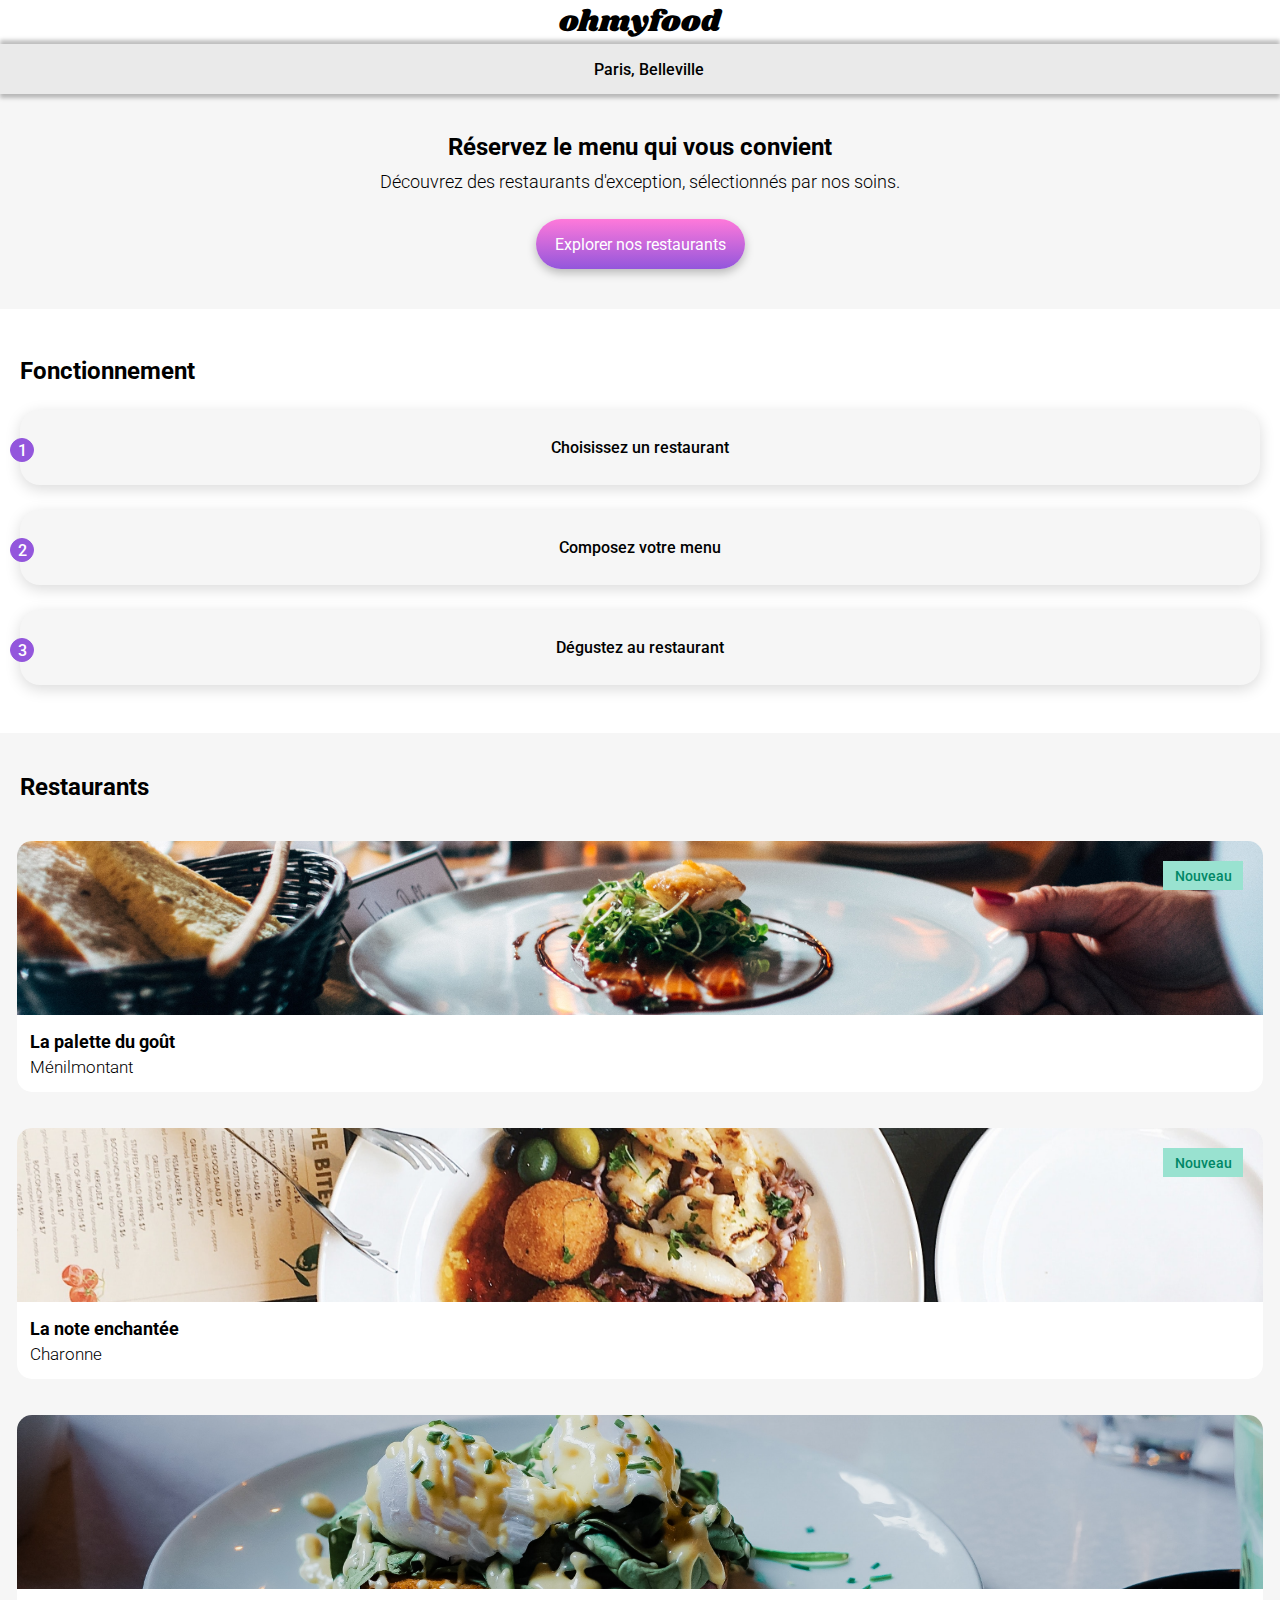
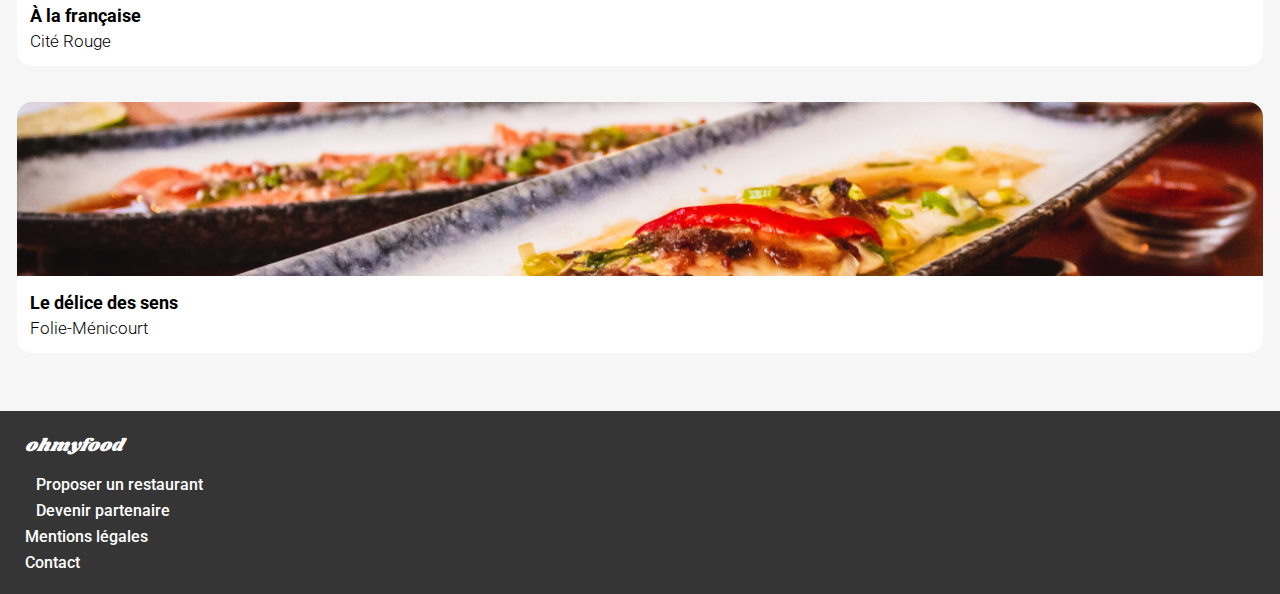
==== homepage.html @ 0a2af26d "animations home done en mobile" ====
<!DOCTYPE html>
<html lang="fr">
    <head>
        <meta charset="UTF-8">
        <meta name="viewport" content="width=device-width, initial-scale=1.0">
        <title>ohmyfood</title>
        <link rel="preconnect" href="https://fonts.googleapis.com">
        <link rel="preconnect" href="https://fonts.gstatic.com" crossorigin>
        <link href="https://fonts.googleapis.com/css2?family=Roboto:ital,wght@0,100;0,300;0,400;0,500;0,700;0,900;1,100;1,300;1,400;1,500;1,700;1,900&display=swap" rel="stylesheet">
        <link href="https://fonts.googleapis.com/css2?family=Roboto:ital,wght@0,100;0,300;0,400;0,500;0,700;0,900;1,100;1,300;1,400;1,500;1,700;1,900&family=Shrikhand&display=swap" rel="stylesheet">
        <link rel="stylesheet" href="https://cdnjs.cloudflare.com/ajax/libs/font-awesome/6.2.1/css/all.min.css"
            integrity="sha512-MV7K8+y+gLIBoVD59lQIYicR65iaqukzvf/nwasF0nqhPay5w/9lJmVM2hMDcnK1OnMGCdVK+iQrJ7lzPJQd1w=="
            crossorigin="anonymous" referrerpolicy="no-referrer">
        <link rel="stylesheet" href="./assets/homepage_style.css">
    </head>
    <body>
        <div class="main-container">
            <header class="header-homepage"> 
                <h1 class="header__title-homepage">ohmyfood</h1>
                <div class="header__location">
                    <i class="fa-solid fa-location-dot"></i>
                    Paris, Belleville
                </div>
            </header>


            <div class="frameandfooter">
                <main class="main__frame-no_overlap">
                    <section class="main__frame__title">
                        <h2 class="main__frame__title__name">Réservez le menu qui vous convient </h2>
                        <h3 class="main__frame__subtitle">Découvrez des restaurants d'exception, sélectionnés par nos soins.</h3>
                        <a class="main__frame__button" href="#restaurants-list">
                            Explorer nos restaurants
                        </a>                        
                    </section>
                   
                    <section class="main__frame__fonctionnement">
                        <h2 class="main__frame__fonctionnement__title">Fonctionnement</h2>
                        
                        <div class="main__frame__fonctionnement__card">
                            <a class="main__frame__fonctionnement__card__number">1</a>
                            <i class="fa-solid fa-mobile-screen-button main__frame__fonctionnement__card__icon"></i>
                            Choisissez un restaurant
                        </div>
                        <div class="main__frame__fonctionnement__card">
                            <a class="main__frame__fonctionnement__card__number">2</a>
                            <i class="fa-solid fa-list-ul main__frame__fonctionnement__card__icon"></i>
                            Composez votre menu
                        </div>
                        <div class="main__frame__fonctionnement__card">
                            <a class="main__frame__fonctionnement__card__number">3</a>
                            <i class="fa-solid fa-store main__frame__fonctionnement__card__icon-colored"></i>
                            Dégustez au restaurant
                        </div>
                        
                    </section>
                    <section class="main__frame__restaurants" id="restaurants-list">
                        <h2 class="main__frame__restaurants__title">Restaurants</h2>
                        <div class="main__frame__restaurants__list">                            
                            <!-- Carte 1 début -->
                            <a class="main__frame__restaurants__card" href="menupage_palette.html">
                                <p class="main__frame__restaurants__card__new">Nouveau</p>
                                <img class="main__frame__restaurants__card__img" 
                                src="/assets/restaurants/jay-wennington-N_Y88TWmGwA-unsplash.jpg" 
                                alt="photo du restaurant la palette du goût">
                                <div class="main__frame__restaurants__card__txt">   
                                    <h4 class="main__frame__restaurants__card__txt_name">La palette du goût</h4>
                                    <h5 class="main__frame__restaurants__card__txt_location">Ménilmontant</h5>
                                    
                                </div>
                            </a>
                            <div class="main__frame__restaurants__list_like">
                                <i class="fa-regular fa-heart restaurant_like"></i>
                                <input type="checkbox" class="main__frame__restaurants__like">
                                <i class="fa-solid fa-heart restaurant_like-selected"></i> 
                            </div>
                                             
                            
                            <!-- Carte 1 fin -->
                            <!-- Carte 2 début -->
                            <a class="main__frame__restaurants__card" href="menupage_note.html">
                                <p class="main__frame__restaurants__card__new">Nouveau</p>
                                <img class="main__frame__restaurants__card__img" 
                                src="/assets/restaurants/stil-u2Lp8tXIcjw-unsplash.jpg" 
                                alt="photo du restaurant la palette du goût">
                                <div class="main__frame__restaurants__card__txt">   
                                    <h4 class="main__frame__restaurants__card__txt_name">La note enchantée</h4>
                                    <h5 class="main__frame__restaurants__card__txt_location">Charonne</h5>
                                   
                                </div>
                            </a>
                            <div class="main__frame__restaurants__list_like">
                                <i class="fa-regular fa-heart restaurant_like"></i>
                                <input type="checkbox" class="main__frame__restaurants__like">
                                <i class="fa-solid fa-heart restaurant_like-selected"></i> 
                            </div>
                            <!-- Carte 2 fin -->
                            <!-- Carte 3 début -->
                            <!-- <a class="main__frame__restaurants__card__new">Nouveau</a>    -->
                            <a class="main__frame__restaurants__card" href="menupage_alafrancaise.html">
                                <img class="main__frame__restaurants__card__img" 
                                src="/assets/restaurants/toa-heftiba-DQKerTsQwi0-unsplash.jpg" 
                                alt="photo du restaurant la palette du goût">
                                <div class="main__frame__restaurants__card__txt">   
                                    <h4 class="main__frame__restaurants__card__txt_name">À la française</h4>
                                    <h5 class="main__frame__restaurants__card__txt_location">Cité Rouge</h5>
                                   
                                </div>
                            </a>
                            <div class="main__frame__restaurants__list_like">
                                <i class="fa-regular fa-heart restaurant_like"></i>
                                <input type="checkbox" class="main__frame__restaurants__like">
                                <i class="fa-solid fa-heart restaurant_like-selected"></i> 
                            </div>
                            <!-- Carte 3 fin -->
                             <!-- Carte 4 début -->
                            <!-- <a class="main__frame__restaurants__card__new">Nouveau</a>    -->
                            <a class="main__frame__restaurants__card" href="menupage_delice.html">
                                <img class="main__frame__restaurants__card__img" 
                                src="/assets/restaurants/louis-hansel-shotsoflouis-qNBGVyOCY8Q-unsplash.jpg" 
                                alt="photo du restaurant la palette du goût">
                                <div class="main__frame__restaurants__card__txt">   
                                    <h4 class="main__frame__restaurants__card__txt_name">Le délice des sens</h4>
                                    <h5 class="main__frame__restaurants__card__txt_location">Folie-Ménicourt</h5>
                                </div>
                            </a>
                            <div class="main__frame__restaurants__list_like">
                                <i class="fa-regular fa-heart restaurant_like"></i>
                                <input type="checkbox" class="main__frame__restaurants__like">
                                <i class="fa-solid fa-heart restaurant_like-selected"></i> 
                            </div>
                            <!-- Carte 4 fin -->
                        </div>
                    </section>
                    
        
                </main>
                <footer>
                    <h4 class="footer__title">ohmyfood</h4>
                    <div class="footer__section">
                        <a class="footer__section__link" href="#">
                            <i class="fa-solid fa-utensils"></i> Proposer un restaurant
                        </a>
                        <a class="footer__section__link" href="#">
                            <i class="fa-solid fa-handshake-angle"></i> Devenir partenaire
                        </a>
                        <a class="footer__section__link" href="#">Mentions légales</a>
                        <a class="footer__section__link" href="#">Contact</a>
                    </div>
                </footer>
            </div>
        </div>
    </body>
</html>
---- assets/homepage_style.css ----
/* Rappel BEM .bloc__element--modificateur (où modificateur est par exemple : is open) */

/****** General ***********/


/* * {
   border: 1px solid red; 
}  */

:root {
    /* envisager de renommer les couleurs par usage, mais pour l'instant je ne vois pas les usages */
    --button-purple :  #9356DC;
    --light-green : #99E2D0;
    --dark-green: #008766;
    --light-blue: #89C8FA;
    --dark-blue :  #003A68;
    --background-light : #F6F6F6;
    --font-main : 'Roboto', sans-serif;
    --font-secondary : "Shrikhand", serif;
    --background-dark : #353535 ;
    --button-gradient : linear-gradient(#FF79DA, var(--button-purple));
}

* {
    font-family: var(--font-main);
    box-sizing: border-box;

}

h1, h2, h3, h4, h5 {
    margin: 0;
}

a {
    text-decoration: none;
    color:black;
}

body {
    margin: 0;
}
.main-container {
  display: flex;
  flex-direction: column;
  justify-content: center;
    
}


/******************** HEADER**********************/


/* MODIFIEUR */
.header-homepage {
    display: flex;
    flex-direction: column;
    justify-content: center;
    align-items: center;
    z-index: 2;
}

.header__location {
    display: flex;
    justify-content: center;
    align-items: center;
    gap : 17px;
    height: 50px;
    width: 100%;
    font-size: 16px;
    font-weight: 500;
    background-color: #EAEAEA;
   /* filter: drop-shadow(0px 4px 4px 0px rgba(0, 0, 0, 0.25)); */
    box-shadow: 
        0px -4px 4px 0px #00000040, /* Ombre au-dessus */
        0px 4px 4px 0px #00000040; /* Ombre en dessous */
}

.header__title-homepage{
    font-size: 30px ;
    font-weight: 400;
    font-family: var(--font-secondary);
    box-shadow: 0px 2px 4px 0px #00000026;
    width: 100%;
    display: flex;
    justify-content: center;
}


/******************** FRAMEANDFOOTER (wrapper)**********************/
.frameandfooter {
    display: flex;
    flex-direction: column;
    gap: 40px;
    background-color: var(--background-light) ;
    /* display: none; */
    z-index: 1;
    max-width: 100%;
}


/******************** MAIN**********************/
/* .main__frame{
    display: flex;
    flex-direction: column;
    background-color: var(--background-light) ;
    gap: 40px;
    border-top-left-radius: 40px;
    border-top-right-radius: 40px;
    margin-top: -55px;
    padding-left: 17px;
    padding-right: 17px;
} */

/* MODIFIEUR */
.main__frame-no_overlap{
    /* début répétition à retirer en css */
    display: flex;
    flex-direction: column;
    background-color: var(--background-light) ;
    gap: 40px;
    border-top-left-radius: 40px;
    border-top-right-radius: 40px;  
    /* fin répétition à retirer en css */
   max-width: 100%;
    
}

.main__frame__title {
    display: flex;
    flex-direction: column;
    align-items: center;
    justify-content: center;
    text-wrap: wrap;
    margin-top: 39px; 
    flex-wrap: wrap;  
}

/* MODIFIEUR */
.main__frame__title__name{
    font-size: 24px;
    font-weight: 700;
    text-wrap: wrap;
    text-align: center;
    display: flex;
    padding-left: 42px;
    padding-right: 42px;
    height: auto;
}

.main__frame__subtitle{
    display: flex;
    margin-top: 10px;
    font-size: 18px;
    font-weight: 300;
    text-wrap: wrap;
    text-align: center;
}

.main__frame__button {
    display: flex;
    justify-content: center;
    align-items: center;
    border-radius: 25px;
    color: white;
    background: var(--button-gradient);
    height: 50px;
    margin-top: 27px;
    padding-left: 19px;
    padding-right: 19px;
    /* différence entre les deux boutons : 
    j'avais une width sur le bouton commander, 
    que j'enleve pour mettre un padding. Peut etre le padding peut s'appliquer aux deux boutons => le padding serait différent
    */
    z-index: 1;
    position: relative;
    box-shadow: 0px 4px 10px 0px #00000040;
    
}

.main__frame__button::after {
    content: "";
    position: absolute;
    top: 0;
    right: 0;
    bottom: 0;
    left: 0;
    background-color: white;
    z-index: -1;
    opacity: 0;
    transition: opacity 250ms ease-in-out;
    border-radius: 25px;
}

.main__frame__button:hover::after{
    opacity: 0.3;
}

.main__frame__fonctionnement{
    background-color: white;
    padding: 48px 20px 48px 20px;
    display: flex;
    flex-direction: column;
    gap: 25px; 
    max-width: 100%
}

.main__frame__fonctionnement__title{
    font-size: 24px;
    font-weight: 700;
    /* text-align: center; */
    display: flex;
    /* margin-top: 48px; */
    /* mutualisable avec main frame title => font size et weight. Le faire au niveau du h2 ? */
   
}


.main__frame__fonctionnement__card{
    border-radius: 20px;
    background-color: var(--background-light);
    display: flex;
    justify-content: center;
    font-size: 16px;
    font-weight: 500;
    box-shadow: 0px 4px 15px 0px #00000026;
    padding-top: 28px;
    padding-bottom: 28px;
    position : relative;
}

.main__frame__fonctionnement__card__icon{
    position: absolute;
    left: 34px;
    color: #7E7E7E;
}

.main__frame__fonctionnement__card__icon-colored{
    position: absolute;
    left: 34px;
    color: var(--button-purple);
}



.main__frame__fonctionnement__card__number{
    width: 24px ;
    height: 24px ;
    border-radius: 35px;
    border: 1px solid var(--button-purple);
    background-color: var(--button-purple);
    color: white;
    display: flex;
    justify-content: center;
    align-items: center;
    display: flex;
    position: absolute;
    left : -10px;
}

/******************* Section des restaurants ***********************/

.main__frame__restaurants{
    padding-left: 17px;
    padding-right: 17px;
    display: flex;
    flex-direction: column;
    max-width: 100%;
}

.main__frame__restaurants__title{
    margin-left: 3px;
    height: 68px;
}

.main__frame__restaurants__list{
    gap: 18px;
    display: flex;
    flex-direction: column;
    max-width: 100%;
    position: relative;
}

.main__frame__restaurants__card__new{
    font-size: 14px;
    font-weight: 500;
    color: var(--dark-green);
    background-color: var(--light-green);
    position: absolute;
    right: 20px;
    top : 20px;
    height:29px;
    width: 80px;
    z-index: 4;
    display: flex;
    flex-direction: column;
    justify-content: center;
    align-items: center;
    margin: 0;
}

.main__frame__restaurants__card{
    background-color: white;
    border-radius: 15px;
    height: 251px; 
    max-width: 100%;
    display: flex;
    flex-direction: column;
    overflow: hidden;
    position: relative;
    /* margin-top: -5px; */
 
}

.main__frame__restaurants__card__img{
    border-top-left-radius: 15px;
    border-top-right-radius: 15px;
    /* width: 146px; */
    width: 100%;
    height: 231px;
    top : -57px;
    position: absolute;
    z-index: 3;
    object-fit: cover;
    max-width: 100%;
}

.main__frame__restaurants__card__txt{
    padding-left: 13px;
    padding-right: 13px;  
    /* padding-top: 190px;   */
    margin-top: 190px;
    display: flex;
    flex-direction: column;
   /* margin-bottom: 10px; */
}

.main__frame__restaurants__card__txt_name{
    font-size: 18px;
    font-weight: 700;
}

.main__frame__restaurants__card__txt_location{
    font-size: 17px;
    font-weight: 300;
    margin-top: 5px;   
}

.main__frame__restaurants__list_like{
    display: flex;
    flex-direction: column;
    position: relative;
}

.restaurant_like{
    display: flex;
    font-size: 22px;
    position: absolute; 
    top : -65px;
    right: 25px;
    z-index: 1;
    margin: 0;
    padding: 0;
}


.restaurant_like-selected{
    display: flex;
    color: var(--button-purple);
    font-size: 22px;
    opacity: 0;
    transition: opacity 250ms;
    position: absolute;
    top : -65px;
    right: 25px;
    z-index: 2;
    margin: 0;
    padding: 0;
}

.main__frame__restaurants__like{
    position: absolute;
    top : -65px;
    right: 25px;
    margin: 0;
    padding: 0;
    z-index: 3;
    opacity: 0;
    width: 22px;
    height: 22px;
}

.main__frame__restaurants__like:checked +.restaurant_like-selected {
    opacity: 1;
}



/* Animation inverse ?? */


/******************** FOOTER**********************/

footer {
    display: flex;
    flex-direction: column;
    /* margin-top: 40px; */
    background-color: var(--background-dark);
    color: white;
    padding: 22px 25px 22px 25px;
    gap: 16px;
}

.footer__title {
    font-family: var(--font-secondary);
    font-size: 18px;
    font-weight: 400;
    font-style: italic;
    margin: 0;
    /* bizarre on dirait qu'il pixelise */
}

.footer__section {
    display: flex;
    flex-direction: column;
    font-size: 16px;
    font-weight: 500;
    gap: 7px;
}

.footer__section__link {
    color: white;
    font-size: 16px;
    font-weight: 500;
    /* text-decoration: none; */
}

.footer__section__link .fa-solid {
    width: 11px;
    height: 13px;
    margin-right: 11px;
}

/* Le code ci-dessous correspond à la version responsive uniquement => desktop*/

/****** Media queries ***********/
/* > Small devices (phones, less than 768px) */
@media (min-width: 769px) {
    /* ... */
  
   
}

/* Medium devices (tablets, less/equal than 1024px) */
@media (max-width: 1024px) {
 
}
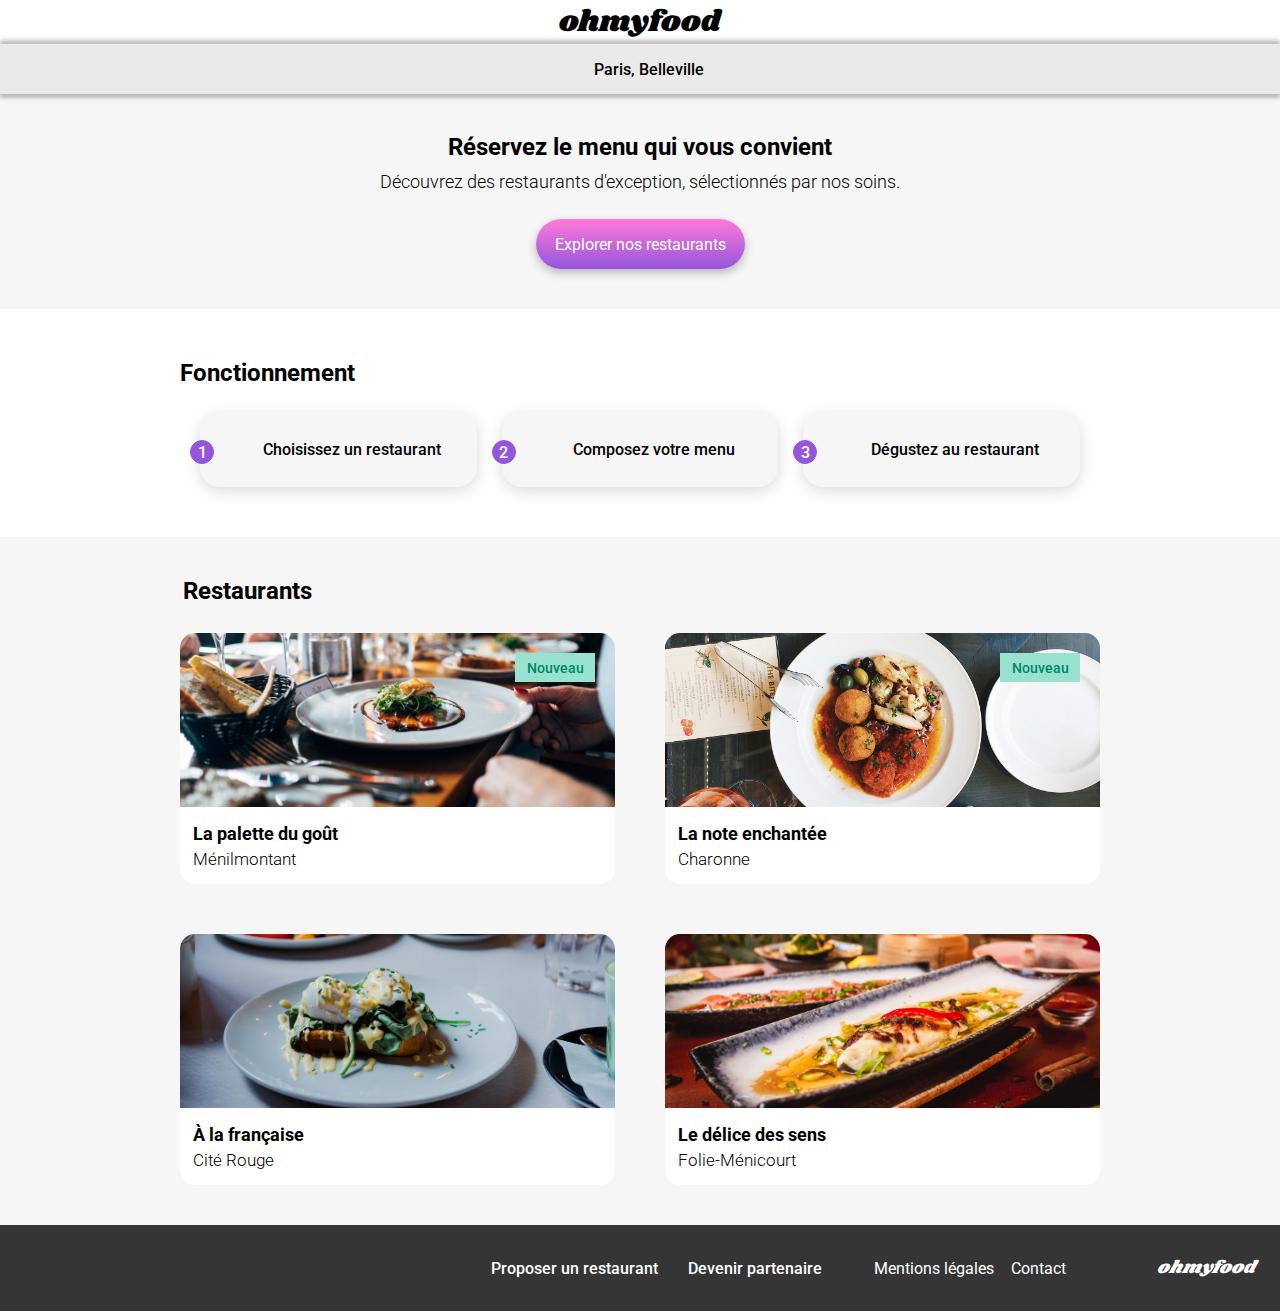
==== commit 3e51ee67: "animations homepage ajout du loader" ====
--- a/homepage.html
+++ b/homepage.html
@@ -14,7 +14,10 @@
         <link rel="stylesheet" href="./assets/homepage_style.css">
     </head>
     <body>
-        <div class="main-container">
+        <!-- LOADER -->
+        <div class="loader"><i class="fa-solid fa-utensils loader_icon"></i></div>
+        <!-- **** -->
+        <div class="main-container">            
             <header class="header-homepage"> 
                 <h1 class="header__title-homepage">ohmyfood</h1>
                 <div class="header__location">
@@ -22,9 +25,8 @@
                     Paris, Belleville
                 </div>
             </header>
-
-
             <div class="frameandfooter">
+                
                 <main class="main__frame-no_overlap">
                     <section class="main__frame__title">
                         <h2 class="main__frame__title__name">Réservez le menu qui vous convient </h2>
@@ -33,30 +35,30 @@
                             Explorer nos restaurants
                         </a>                        
                     </section>
-                   
                     <section class="main__frame__fonctionnement">
                         <h2 class="main__frame__fonctionnement__title">Fonctionnement</h2>
-                        
-                        <div class="main__frame__fonctionnement__card">
-                            <a class="main__frame__fonctionnement__card__number">1</a>
-                            <i class="fa-solid fa-mobile-screen-button main__frame__fonctionnement__card__icon"></i>
-                            Choisissez un restaurant
+                        <div class="main__frame__fonctionnement__wrapper">
+                            <div class="main__frame__fonctionnement__card">
+                                <a class="main__frame__fonctionnement__card__number">1</a>
+                                <i class="fa-solid fa-mobile-screen-button main__frame__fonctionnement__card__icon"></i>
+                                <p class="main__frame__fonctionnement__label">Choisissez un restaurant</p>
+                            </div>
+                            <div class="main__frame__fonctionnement__card">
+                                <a class="main__frame__fonctionnement__card__number">2</a>
+                                <i class="fa-solid fa-list-ul main__frame__fonctionnement__card__icon"></i>
+                                <p class="main__frame__fonctionnement__label">Composez votre menu</p>
+                            </div>
+                            <div class="main__frame__fonctionnement__card">
+                                <a class="main__frame__fonctionnement__card__number">3</a>
+                                <i class="fa-solid fa-store main__frame__fonctionnement__card__icon-colored"></i>
+                                <p class="main__frame__fonctionnement__label">Dégustez au restaurant</p>
+                            </div>
                         </div>
-                        <div class="main__frame__fonctionnement__card">
-                            <a class="main__frame__fonctionnement__card__number">2</a>
-                            <i class="fa-solid fa-list-ul main__frame__fonctionnement__card__icon"></i>
-                            Composez votre menu
-                        </div>
-                        <div class="main__frame__fonctionnement__card">
-                            <a class="main__frame__fonctionnement__card__number">3</a>
-                            <i class="fa-solid fa-store main__frame__fonctionnement__card__icon-colored"></i>
-                            Dégustez au restaurant
-                        </div>
-                        
                     </section>
                     <section class="main__frame__restaurants" id="restaurants-list">
                         <h2 class="main__frame__restaurants__title">Restaurants</h2>
                         <div class="main__frame__restaurants__list">                            
+                            <div class="main__frame__restaurants__list_wrapper">
                             <!-- Carte 1 début -->
                             <a class="main__frame__restaurants__card" href="menupage_palette.html">
                                 <p class="main__frame__restaurants__card__new">Nouveau</p>
@@ -66,7 +68,6 @@
                                 <div class="main__frame__restaurants__card__txt">   
                                     <h4 class="main__frame__restaurants__card__txt_name">La palette du goût</h4>
                                     <h5 class="main__frame__restaurants__card__txt_location">Ménilmontant</h5>
-                                    
                                 </div>
                             </a>
                             <div class="main__frame__restaurants__list_like">
@@ -74,8 +75,8 @@
                                 <input type="checkbox" class="main__frame__restaurants__like">
                                 <i class="fa-solid fa-heart restaurant_like-selected"></i> 
                             </div>
-                                             
-                            
+                            </div>                 
+                            <div class="main__frame__restaurants__list_wrapper">
                             <!-- Carte 1 fin -->
                             <!-- Carte 2 début -->
                             <a class="main__frame__restaurants__card" href="menupage_note.html">
@@ -94,8 +95,10 @@
                                 <input type="checkbox" class="main__frame__restaurants__like">
                                 <i class="fa-solid fa-heart restaurant_like-selected"></i> 
                             </div>
+                             </div>
                             <!-- Carte 2 fin -->
                             <!-- Carte 3 début -->
+                            <div class="main__frame__restaurants__list_wrapper">
                             <!-- <a class="main__frame__restaurants__card__new">Nouveau</a>    -->
                             <a class="main__frame__restaurants__card" href="menupage_alafrancaise.html">
                                 <img class="main__frame__restaurants__card__img" 
@@ -112,8 +115,10 @@
                                 <input type="checkbox" class="main__frame__restaurants__like">
                                 <i class="fa-solid fa-heart restaurant_like-selected"></i> 
                             </div>
+                            </div>
                             <!-- Carte 3 fin -->
                              <!-- Carte 4 début -->
+                             <div class="main__frame__restaurants__list_wrapper">
                             <!-- <a class="main__frame__restaurants__card__new">Nouveau</a>    -->
                             <a class="main__frame__restaurants__card" href="menupage_delice.html">
                                 <img class="main__frame__restaurants__card__img" 
@@ -129,26 +134,26 @@
                                 <input type="checkbox" class="main__frame__restaurants__like">
                                 <i class="fa-solid fa-heart restaurant_like-selected"></i> 
                             </div>
+                            </div>
                             <!-- Carte 4 fin -->
                         </div>
                     </section>
-                    
-        
                 </main>
                 <footer>
                     <h4 class="footer__title">ohmyfood</h4>
                     <div class="footer__section">
-                        <a class="footer__section__link" href="#">
-                            <i class="fa-solid fa-utensils"></i> Proposer un restaurant
+                       <a class="footer__section__link" href="#">
+                            <i class="fa-solid fa-utensils footer__section__link_icon"></i>Proposer un restaurant
                         </a>
                         <a class="footer__section__link" href="#">
-                            <i class="fa-solid fa-handshake-angle"></i> Devenir partenaire
+                            <i class="fa-solid fa-handshake-angle footer__section__link_icon"></i>
+                            Devenir partenaire
                         </a>
-                        <a class="footer__section__link" href="#">Mentions légales</a>
-                        <a class="footer__section__link" href="#">Contact</a>
+                        <a class="footer__section__link-light" href="#">Mentions légales</a>
+                        <a class="footer__section__link-light" href="#">Contact</a>
                     </div>
                 </footer>
-            </div>
+            </div> 
         </div>
     </body>
 </html>--- a/assets/homepage_style.css
+++ b/assets/homepage_style.css
@@ -95,6 +95,73 @@
     /* display: none; */
     z-index: 1;
     max-width: 100%;
+}
+
+
+.loader {
+    position: fixed;
+    top: 0;
+    left: 0;
+    width: 100%;
+    height: 100%;
+    background-color: rgba(255, 255, 255, 0.9);
+    display: flex;
+    align-items: center;
+    justify-content: center;
+    z-index: 9999;
+    animation: fadeout 4000ms ease forwards;
+    opacity: 0;
+    visibility: visible;
+    /* transform: scale(0); */
+}
+
+/* Loader classique cercle */
+/* .loader::after {
+    content: "";
+    width: 50px;
+    height: 50px;
+    border: 5px solid #ccc;
+    border-top-color: var(--button-purple);
+    border-radius: 50%;
+    animation: spin 1s linear infinite;
+} */
+
+/* Loader icone restaurant kekw */
+.loader_icon{
+    color: var(--button-purple);
+    font-size: 50px;
+    animation: spin 1s linear infinite;
+    position: fixed;
+    top: 0;
+    left: 0;
+    display: flex;
+    align-items: center;
+    justify-content: center;
+    width: 100%;
+    height: 100%;
+
+}
+
+@keyframes fadeout{
+  0% {
+    opacity: 1;
+    /* transform: scale(1); */
+    visibility: visible;
+  }
+  50% {
+    opacity: 0.5;
+    visibility: visible;
+  }
+  100% {
+    opacity: 0;
+    visibility: hidden
+  }
+}
+
+@keyframes spin {
+    to {
+      transform: rotate(360deg);
+    }
 }
 
 
@@ -187,12 +254,14 @@
     background-color: white;
     z-index: -1;
     opacity: 0;
-    transition: opacity 250ms ease-in-out;
+    box-shadow: 0px 4px 10px 0px #00000040;
+    transition: opacity 250ms ease-in-out, box-shadow 250ms ease-in-out;
     border-radius: 25px;
 }
 
 .main__frame__button:hover::after{
     opacity: 0.3;
+    box-shadow: 0px 4px 10px 0px #00000088;
 }
 
 .main__frame__fonctionnement{
@@ -212,6 +281,14 @@
     /* margin-top: 48px; */
     /* mutualisable avec main frame title => font size et weight. Le faire au niveau du h2 ? */
    
+}
+
+.main__frame__fonctionnement__wrapper{
+    display: flex;
+    flex-direction: column;
+    gap: 25px;
+    padding-left: 20px;
+    padding-right: 20px;
 }
 
 
@@ -229,17 +306,26 @@
 }
 
 .main__frame__fonctionnement__card__icon{
-    position: absolute;
-    left: 34px;
+    /* position: absolute;
+    left: 34px; */
     color: #7E7E7E;
+    padding-right: 27px;
+   
 }
 
 .main__frame__fonctionnement__card__icon-colored{
-    position: absolute;
-    left: 34px;
+    /* position: absolute;
+    left: 34px; */
     color: var(--button-purple);
-}
-
+    padding-right: 27px;
+}
+
+.main__frame__fonctionnement__label{
+    margin: 0;
+    padding: 0;
+    font-size: 16px;
+    font-weight: 500;
+}
 
 
 .main__frame__fonctionnement__card__number{
@@ -368,7 +454,7 @@
     color: var(--button-purple);
     font-size: 22px;
     opacity: 0;
-    transition: opacity 250ms;
+    transition: opacity 400ms ease-in-out;
     position: absolute;
     top : -65px;
     right: 25px;
@@ -425,19 +511,30 @@
     font-size: 16px;
     font-weight: 500;
     gap: 7px;
+
 }
 
 .footer__section__link {
     color: white;
     font-size: 16px;
     font-weight: 500;
-    /* text-decoration: none; */
-}
-
-.footer__section__link .fa-solid {
-    width: 11px;
-    height: 13px;
-    margin-right: 11px;
+    display: flex;
+    align-items: center;
+  
+}
+
+.footer__section__link-light{
+    color: white;
+    font-size: 16px;
+    font-weight: 400;
+    display: flex;
+    align-items: center;
+}
+
+.footer__section__link_icon{
+    font-size: 13px;
+    padding-right: 11px;
+   
 }
 
 /* Le code ci-dessous correspond à la version responsive uniquement => desktop*/
@@ -450,10 +547,110 @@
    
 }
 
-/* Medium devices (tablets, less/equal than 1024px) */
-@media (max-width: 1024px) {
+/* Desktop */
+@media (min-width: 1024px) {
+    
+    .main__frame__fonctionnement{
+        padding: 50px 180px 50px 180px;
+        
+    }
+    
+    .main__frame__fonctionnement__wrapper{
+        flex-direction: row;
+        justify-content: space-between;
+        
+    }
+
+    .main__frame__fonctionnement__card{
+        padding : 28px;
+        flex: 1;
+    }
+
+    .main__frame__restaurants{
+        padding-right: 180px;
+        padding-left: 180px;
+        gap: 28px;
+    }
+
+    .main__frame__restaurants__title{
+        height: auto;
+    }
+
+    .main__frame__restaurants__list{
+        gap: 50px;
+        flex-direction: row;
+        max-width: 100%;
+        position: relative;
+        /* flex: 1 1 calc(50% - 100px); */
+        display: flex;
+        flex-wrap: wrap;
+    
+    }
+
+    .main__frame__restaurants__list_wrapper{
+        display: flex;
+        flex: 1 1 calc(50% - 122px);
+    }
+
+    .main__frame__restaurants__card{
+        flex: 1 1 calc(50% - 122px);
+        position: relative;
+        /* width: 300px; */
+    }
+
+    .main__frame__restaurants__list_like{
+        margin: 0;
+        padding: 0;
+    }
+
+    .restaurant_like{
+        position: absolute;
+        top : 200px;
+        right:35px;
+    }
+    
+    
+    .restaurant_like-selected{
+        position: absolute;
+        top : 200px;
+        right:35px;
+    }
+    
+    .main__frame__restaurants__like{
+        /* position: absolute; */
+        position: absolute;
+        top : 200px;
+        right:35px;
+     
+    }
+
+    footer{
+        flex-direction: row-reverse;
+        padding: 30px 25px 30px 25px;    
+    }
+
+    .footer__section{
+        flex-direction: row;       
+    }
+
+    .footer__section_first {
+        flex-direction: row;       
+    }
+
+    .footer__section__link { 
+        width: 190px;
+    }
+
+    .footer__section__link-light{
+        width: 130px;
+    }
+
  
-}
-
-
-
+/* le flex 1 ne semble pas avoir d'influence, 
+idem pour le gap 7
+pourtant en display flex (au sein de footer section) */
+
+}
+
+
+
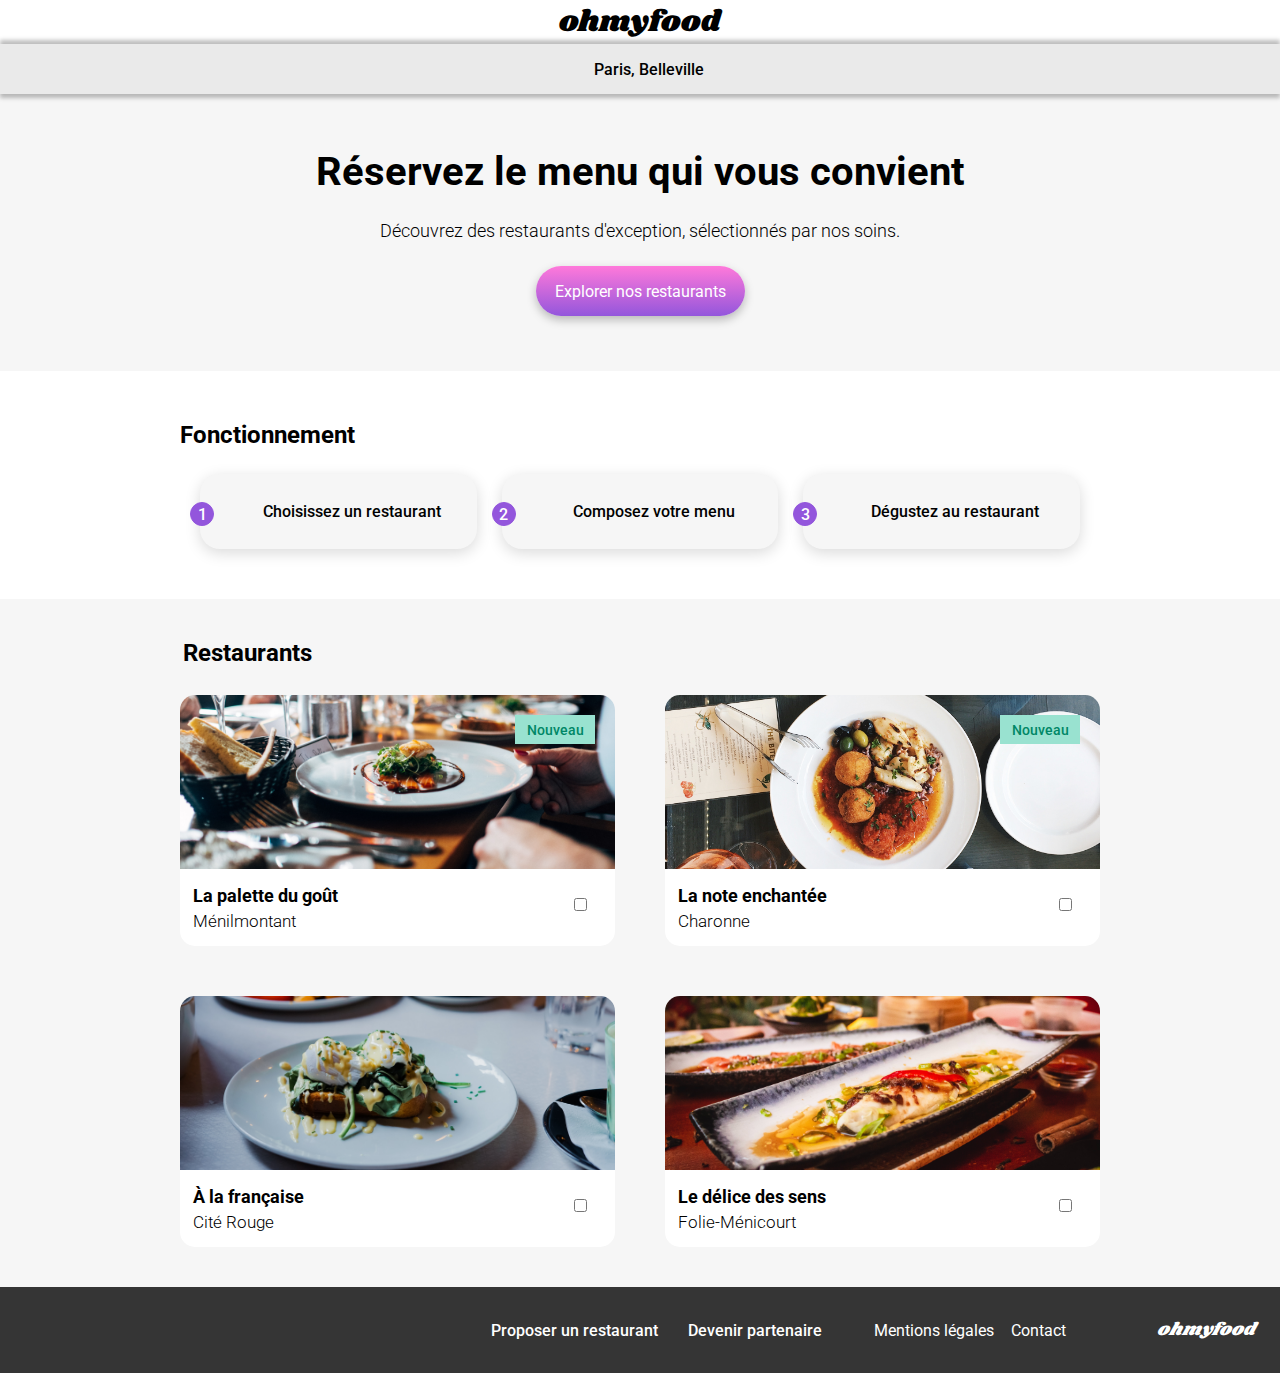
==== commit 40d9fd1a: "Merge pull request #1 from Dusidea/animations" ====
--- a/homepage.html
+++ b/homepage.html
@@ -11,15 +11,16 @@
         <link rel="stylesheet" href="https://cdnjs.cloudflare.com/ajax/libs/font-awesome/6.2.1/css/all.min.css"
             integrity="sha512-MV7K8+y+gLIBoVD59lQIYicR65iaqukzvf/nwasF0nqhPay5w/9lJmVM2hMDcnK1OnMGCdVK+iQrJ7lzPJQd1w=="
             crossorigin="anonymous" referrerpolicy="no-referrer">
-        <link rel="stylesheet" href="./assets/homepage_style.css">
+        <!-- <link rel="stylesheet" href="./assets/CSShomepage_style.css"> -->
+        <link rel="stylesheet" href="public/main.css">
     </head>
     <body>
         <!-- LOADER -->
-        <div class="loader"><i class="fa-solid fa-utensils loader_icon"></i></div>
+        <div class="loader"><i class="fa-solid fa-utensils loader__icon"></i></div>
         <!-- **** -->
         <div class="main-container">            
-            <header class="header-homepage"> 
-                <h1 class="header__title-homepage">ohmyfood</h1>
+            <header class="header-main header-homepage"> 
+                <h1 class="header__title">ohmyfood</h1>
                 <div class="header__location">
                     <i class="fa-solid fa-location-dot"></i>
                     Paris, Belleville
@@ -27,7 +28,7 @@
             </header>
             <div class="frameandfooter">
                 
-                <main class="main__frame-no_overlap">
+                <main class="main__frame">
                     <section class="main__frame__title">
                         <h2 class="main__frame__title__name">Réservez le menu qui vous convient </h2>
                         <h3 class="main__frame__subtitle">Découvrez des restaurants d'exception, sélectionnés par nos soins.</h3>
@@ -50,7 +51,7 @@
                             </div>
                             <div class="main__frame__fonctionnement__card">
                                 <a class="main__frame__fonctionnement__card__number">3</a>
-                                <i class="fa-solid fa-store main__frame__fonctionnement__card__icon-colored"></i>
+                                <i class="fa-solid fa-store main__frame__fonctionnement__card__icon main__frame__fonctionnement__card__icon-colored"></i>
                                 <p class="main__frame__fonctionnement__label">Dégustez au restaurant</p>
                             </div>
                         </div>
@@ -58,82 +59,82 @@
                     <section class="main__frame__restaurants" id="restaurants-list">
                         <h2 class="main__frame__restaurants__title">Restaurants</h2>
                         <div class="main__frame__restaurants__list">                            
-                            <div class="main__frame__restaurants__list_wrapper">
-                            <!-- Carte 1 début -->
-                            <a class="main__frame__restaurants__card" href="menupage_palette.html">
-                                <p class="main__frame__restaurants__card__new">Nouveau</p>
-                                <img class="main__frame__restaurants__card__img" 
-                                src="/assets/restaurants/jay-wennington-N_Y88TWmGwA-unsplash.jpg" 
-                                alt="photo du restaurant la palette du goût">
-                                <div class="main__frame__restaurants__card__txt">   
-                                    <h4 class="main__frame__restaurants__card__txt_name">La palette du goût</h4>
-                                    <h5 class="main__frame__restaurants__card__txt_location">Ménilmontant</h5>
+                            <div class="main__frame__restaurants__list__wrapper">
+                                <!-- Carte 1 début -->
+                                <a class="main__frame__restaurants__card" href="menupage_palette.html">
+                                    <p class="main__frame__restaurants__card__new">Nouveau</p>
+                                    <img class="main__frame__restaurants__card__img" 
+                                    src="/assets/restaurants/jay-wennington-N_Y88TWmGwA-unsplash.jpg" 
+                                    alt="photo du restaurant la palette du goût">
+                                    <div class="main__frame__restaurants__card__txt">   
+                                        <h4 class="main__frame__restaurants__card__txt__name">La palette du goût</h4>
+                                        <h5 class="main__frame__restaurants__card__txt__location">Ménilmontant</h5>
+                                    </div>
+                                </a>
+                                <div class="main__frame__restaurants__list_like">
+                                    <i class="fa-regular fa-heart restaurant_like"></i>
+                                    <input type="checkbox" class="main__frame__restaurants__like">
+                                    <i class="fa-solid fa-heart restaurant_like-selected"></i> 
                                 </div>
-                            </a>
-                            <div class="main__frame__restaurants__list_like">
-                                <i class="fa-regular fa-heart restaurant_like"></i>
-                                <input type="checkbox" class="main__frame__restaurants__like">
-                                <i class="fa-solid fa-heart restaurant_like-selected"></i> 
-                            </div>
-                            </div>                 
-                            <div class="main__frame__restaurants__list_wrapper">
-                            <!-- Carte 1 fin -->
-                            <!-- Carte 2 début -->
-                            <a class="main__frame__restaurants__card" href="menupage_note.html">
-                                <p class="main__frame__restaurants__card__new">Nouveau</p>
-                                <img class="main__frame__restaurants__card__img" 
-                                src="/assets/restaurants/stil-u2Lp8tXIcjw-unsplash.jpg" 
-                                alt="photo du restaurant la palette du goût">
-                                <div class="main__frame__restaurants__card__txt">   
-                                    <h4 class="main__frame__restaurants__card__txt_name">La note enchantée</h4>
-                                    <h5 class="main__frame__restaurants__card__txt_location">Charonne</h5>
-                                   
+                            </div>       
+                            <!-- Carte 1 fin -->          
+                            <div class="main__frame__restaurants__list__wrapper">
+                                <!-- Carte 2 début -->
+                                <a class="main__frame__restaurants__card" href="menupage_note.html">
+                                    <p class="main__frame__restaurants__card__new">Nouveau</p>
+                                    <img class="main__frame__restaurants__card__img" 
+                                    src="/assets/restaurants/stil-u2Lp8tXIcjw-unsplash.jpg" 
+                                    alt="photo du restaurant la palette du goût">
+                                    <div class="main__frame__restaurants__card__txt">   
+                                        <h4 class="main__frame__restaurants__card__txt__name">La note enchantée</h4>
+                                        <h5 class="main__frame__restaurants__card__txt__location">Charonne</h5>
+                                    
+                                    </div>
+                                </a>
+                                <div class="main__frame__restaurants__list_like">
+                                    <i class="fa-regular fa-heart restaurant_like"></i>
+                                    <input type="checkbox" class="main__frame__restaurants__like">
+                                    <i class="fa-solid fa-heart restaurant_like-selected"></i> 
                                 </div>
-                            </a>
-                            <div class="main__frame__restaurants__list_like">
-                                <i class="fa-regular fa-heart restaurant_like"></i>
-                                <input type="checkbox" class="main__frame__restaurants__like">
-                                <i class="fa-solid fa-heart restaurant_like-selected"></i> 
-                            </div>
                              </div>
                             <!-- Carte 2 fin -->
                             <!-- Carte 3 début -->
-                            <div class="main__frame__restaurants__list_wrapper">
-                            <!-- <a class="main__frame__restaurants__card__new">Nouveau</a>    -->
-                            <a class="main__frame__restaurants__card" href="menupage_alafrancaise.html">
-                                <img class="main__frame__restaurants__card__img" 
-                                src="/assets/restaurants/toa-heftiba-DQKerTsQwi0-unsplash.jpg" 
-                                alt="photo du restaurant la palette du goût">
-                                <div class="main__frame__restaurants__card__txt">   
-                                    <h4 class="main__frame__restaurants__card__txt_name">À la française</h4>
-                                    <h5 class="main__frame__restaurants__card__txt_location">Cité Rouge</h5>
-                                   
+                            <div class="main__frame__restaurants__list__wrapper">
+                                <!-- <a class="main__frame__restaurants__card__new">Nouveau</a>    -->
+                                <a class="main__frame__restaurants__card" href="menupage_alafrancaise.html">
+                                    <img class="main__frame__restaurants__card__img" 
+                                    src="/assets/restaurants/toa-heftiba-DQKerTsQwi0-unsplash.jpg" 
+                                    alt="photo du restaurant la palette du goût">
+                                    <div class="main__frame__restaurants__card__txt">   
+                                        <h4 class="main__frame__restaurants__card__txt__name">À la française</h4>
+                                        <h5 class="main__frame__restaurants__card__txt__location">Cité Rouge</h5>
+                                    
+                                    </div>
+                                </a>
+                                <div class="main__frame__restaurants__list_like">
+                                    <i class="fa-regular fa-heart restaurant_like"></i>
+                                    <input type="checkbox" class="main__frame__restaurants__like">
+                                    <i class="fa-solid fa-heart restaurant_like-selected"></i> 
                                 </div>
-                            </a>
-                            <div class="main__frame__restaurants__list_like">
-                                <i class="fa-regular fa-heart restaurant_like"></i>
-                                <input type="checkbox" class="main__frame__restaurants__like">
-                                <i class="fa-solid fa-heart restaurant_like-selected"></i> 
-                            </div>
                             </div>
                             <!-- Carte 3 fin -->
                              <!-- Carte 4 début -->
-                             <div class="main__frame__restaurants__list_wrapper">
-                            <!-- <a class="main__frame__restaurants__card__new">Nouveau</a>    -->
-                            <a class="main__frame__restaurants__card" href="menupage_delice.html">
-                                <img class="main__frame__restaurants__card__img" 
-                                src="/assets/restaurants/louis-hansel-shotsoflouis-qNBGVyOCY8Q-unsplash.jpg" 
-                                alt="photo du restaurant la palette du goût">
-                                <div class="main__frame__restaurants__card__txt">   
-                                    <h4 class="main__frame__restaurants__card__txt_name">Le délice des sens</h4>
-                                    <h5 class="main__frame__restaurants__card__txt_location">Folie-Ménicourt</h5>
+                            <div class="main__frame__restaurants__list__wrapper">
+                                <!-- <a class="main__frame__restaurants__card__new">Nouveau</a>    -->
+                                <a class="main__frame__restaurants__card" href="menupage_delice.html">
+                                    <img class="main__frame__restaurants__card__img" 
+                                    src="/assets/restaurants/louis-hansel-shotsoflouis-qNBGVyOCY8Q-unsplash.jpg" 
+                                    alt="photo du restaurant la palette du goût">
+                                    <div class="main__frame__restaurants__card__txt">   
+                                        <h4 class="main__frame__restaurants__card__txt__name">Le délice des sens</h4>
+                                        <h5 class="main__frame__restaurants__card__txt__location">Folie-Ménicourt</h5>
+                                    </div>
+                                </a>
+                                <div class="main__frame__restaurants__list_like">
+                                    <i class="fa-regular fa-heart restaurant_like"></i>
+                                    <input type="checkbox" class="main__frame__restaurants__like">
+                                    <i class="fa-solid fa-heart restaurant_like-selected"></i> 
                                 </div>
-                            </a>
-                            <div class="main__frame__restaurants__list_like">
-                                <i class="fa-regular fa-heart restaurant_like"></i>
-                                <input type="checkbox" class="main__frame__restaurants__like">
-                                <i class="fa-solid fa-heart restaurant_like-selected"></i> 
-                            </div>
                             </div>
                             <!-- Carte 4 fin -->
                         </div>
@@ -150,7 +151,7 @@
                             Devenir partenaire
                         </a>
                         <a class="footer__section__link-light" href="#">Mentions légales</a>
-                        <a class="footer__section__link-light" href="#">Contact</a>
+                        <a class="footer__section__link-light" href="mailto:serviceclients@mail.fr">Contact</a>
                     </div>
                 </footer>
             </div> 
--- a/public/main.css
+++ b/public/main.css
@@ -0,0 +1,797 @@
+@charset "UTF-8";
+@keyframes fadeout {
+  0% {
+    opacity: 1;
+    /* transform: scale(1); */
+    visibility: visible;
+  }
+  50% {
+    opacity: 0.5;
+    visibility: visible;
+  }
+  100% {
+    opacity: 0;
+    visibility: hidden;
+  }
+}
+@keyframes spin {
+  to {
+    transform: rotate(360deg);
+  }
+}
+@keyframes appear {
+  from {
+    transform: translateX(-600px);
+    opacity: 0%;
+  }
+  to {
+    transform: translateX(0);
+    opacity: 100%;
+  }
+}
+/* @keyframes slide-select {
+    0%{
+        transform: scaleX(0);
+         translate: 0; 
+        opacity: 0;
+    }
+    50%{
+         translate: -30px; 
+        opacity: 0.5;
+    }
+
+    100%{
+        transform: scaleX(1);
+         translate: -60px; 
+        opacity: 1;  
+    }
+} */
+a {
+  text-decoration: none;
+  color: black;
+}
+
+body {
+  margin: 0;
+}
+
+h1, h2, h3, h4, h5 {
+  margin: 0;
+}
+
+:root {
+  --font-main: "Roboto", sans-serif;
+  --font-secondary: "Shrikhand", serif;
+}
+
+* {
+  font-family: var(--font-main);
+  box-sizing: border-box;
+}
+
+.header-main {
+  display: flex;
+  flex-direction: row;
+  align-items: center;
+  justify-content: center;
+  position: relative;
+}
+.header-main nav {
+  width: 30px;
+  height: 30px;
+  display: flex;
+  align-items: center;
+  justify-content: center;
+  position: absolute;
+  left: 42px;
+  font-size: 20px;
+}
+
+.header-homepage {
+  flex-direction: column;
+  z-index: 2;
+}
+.header-homepage .header__location {
+  display: flex;
+  justify-content: center;
+  align-items: center;
+  gap: 17px;
+  height: 50px;
+  width: 100%;
+  font-size: 16px;
+  font-weight: 500;
+  background-color: #EAEAEA;
+  /* filter: drop-shadow(0px 4px 4px 0px rgba(0, 0, 0, 0.25)); */
+  box-shadow: 0px -4px 4px 0px rgba(0, 0, 0, 0.2509803922), 0px 4px 4px 0px rgba(0, 0, 0, 0.2509803922); /* Ombre en dessous */
+}
+
+.header__title {
+  font-size: 30px;
+  font-weight: 400;
+  font-family: "Shrikhand", serif;
+  box-shadow: 0px 2px 4px 0px rgba(0, 0, 0, 0.1490196078);
+  width: 100%;
+  display: flex;
+  justify-content: center;
+}
+
+footer {
+  display: flex;
+  flex-direction: column;
+  /* margin-top: 40px; */
+  background-color: #353535;
+  color: white;
+  padding: 22px 25px 22px 25px;
+  gap: 16px;
+}
+@media screen and (min-width: 1024px) {
+  footer {
+    flex-direction: row-reverse;
+    padding: 30px 25px 30px 25px;
+    width: 100%;
+  }
+}
+
+.footer__title {
+  font-family: "Shrikhand", serif;
+  font-size: 18px;
+  font-weight: 400;
+  font-style: italic;
+  margin: 0;
+}
+
+.footer__section {
+  display: flex;
+  flex-direction: column;
+  font-size: 16px;
+  font-weight: 500;
+  gap: 7px;
+}
+@media screen and (min-width: 1024px) {
+  .footer__section {
+    flex-direction: row;
+  }
+}
+
+.footer__section__link {
+  color: white;
+  font-size: 16px;
+  font-weight: 500;
+  display: flex;
+  align-items: center;
+}
+@media screen and (min-width: 1024px) {
+  .footer__section__link {
+    width: 190px;
+  }
+}
+
+.footer__section__link-light {
+  color: white;
+  font-size: 16px;
+  font-weight: 400;
+  display: flex;
+  align-items: center;
+}
+@media screen and (min-width: 1024px) {
+  .footer__section__link-light {
+    width: 130px;
+  }
+}
+
+.footer__section__link_icon {
+  font-size: 13px;
+  padding-right: 11px;
+}
+
+/* Rappel BEM .bloc__element--modificateur (où modificateur est par exemple : is open) */
+/****** General ***********/
+.main-container {
+  display: flex;
+  flex-direction: column;
+  justify-content: center;
+}
+
+/******************** FRAMEANDFOOTER (wrapper)**********************/
+.frameandfooter {
+  display: flex;
+  flex-direction: column;
+  gap: 40px;
+  background-color: #F6F6F6;
+  z-index: 1;
+  max-width: 100%;
+}
+
+.loader {
+  position: fixed;
+  top: 0;
+  left: 0;
+  width: 100%;
+  height: 100%;
+  background-color: rgba(255, 255, 255, 0.9);
+  display: flex;
+  align-items: center;
+  justify-content: center;
+  z-index: 9999;
+  animation: fadeout 4000ms ease forwards;
+  opacity: 0;
+  visibility: visible;
+}
+.loader__icon {
+  color: #9356DC;
+  font-size: 50px;
+  animation: spin 1s linear infinite;
+  position: fixed;
+  top: 0;
+  left: 0;
+  display: flex;
+  align-items: center;
+  justify-content: center;
+  width: 100%;
+  height: 100%;
+}
+
+/* Loader classique cercle */
+/* .loader::after {
+    content: "";
+    width: 50px;
+    height: 50px;
+    border: 5px solid #ccc;
+    border-top-color: var(--button-purple);
+    border-radius: 50%;
+    animation: spin 1s linear infinite;
+} */
+/******************** MAIN**********************/
+.main__frame {
+  display: flex;
+  flex-direction: column;
+  background-color: #F6F6F6;
+  gap: 40px;
+  border-top-left-radius: 40px;
+  border-top-right-radius: 40px;
+  max-width: 100%;
+}
+.main__frame__title {
+  display: flex;
+  flex-direction: column;
+  align-items: center;
+  justify-content: center;
+  text-wrap: wrap;
+  margin-top: 39px;
+  flex-wrap: wrap;
+  padding: 15px;
+}
+.main__frame__title__name {
+  font-size: 24px;
+  font-weight: 700;
+  text-wrap: wrap;
+  text-align: center;
+  display: flex;
+  padding-left: 42px;
+  padding-right: 42px;
+  height: auto;
+}
+@media screen and (min-width: 1024px) {
+  .main__frame__title__name {
+    font-size: 40px;
+    margin: 0;
+  }
+}
+@media screen and (min-width: 1024px) {
+  .main__frame__title {
+    gap: 25px;
+  }
+}
+.main__frame__subtitle {
+  display: flex;
+  margin-top: 10px;
+  font-size: 18px;
+  font-weight: 300;
+  text-wrap: wrap;
+  text-align: center;
+}
+@media screen and (min-width: 1024px) {
+  .main__frame__subtitle {
+    margin: 0;
+  }
+}
+
+.main__frame__fonctionnement {
+  background-color: white;
+  padding: 48px 20px 48px 20px;
+  display: flex;
+  flex-direction: column;
+  gap: 25px;
+  max-width: 100%;
+}
+@media screen and (min-width: 1024px) {
+  .main__frame__fonctionnement {
+    padding: 50px 180px 50px 180px;
+  }
+}
+.main__frame__fonctionnement__title {
+  font-size: 24px;
+  font-weight: 700;
+  display: flex;
+}
+.main__frame__fonctionnement__wrapper {
+  display: flex;
+  flex-direction: column;
+  gap: 25px;
+  padding-left: 20px;
+  padding-right: 20px;
+}
+@media screen and (min-width: 1024px) {
+  .main__frame__fonctionnement__wrapper {
+    flex-direction: row;
+    justify-content: space-between;
+  }
+}
+.main__frame__fonctionnement__label {
+  margin: 0;
+  padding: 0;
+  font-size: 16px;
+  font-weight: 500;
+}
+.main__frame__fonctionnement__card {
+  border-radius: 20px;
+  background-color: #F6F6F6;
+  display: flex;
+  justify-content: center;
+  font-size: 16px;
+  font-weight: 500;
+  box-shadow: 0px 4px 15px 0px rgba(0, 0, 0, 0.1490196078);
+  padding-top: 28px;
+  padding-bottom: 28px;
+  position: relative;
+}
+@media screen and (min-width: 1024px) {
+  .main__frame__fonctionnement__card {
+    padding: 28px;
+    flex: 1;
+  }
+}
+.main__frame__fonctionnement__card__icon {
+  color: #7E7E7E;
+  padding-right: 27px;
+}
+.main__frame__fonctionnement__card__icon-colored {
+  color: #9356DC;
+}
+.main__frame__fonctionnement__card__number {
+  width: 24px;
+  height: 24px;
+  border-radius: 35px;
+  border: 1px solid #9356DC;
+  background-color: #9356DC;
+  color: white;
+  display: flex;
+  justify-content: center;
+  align-items: center;
+  display: flex;
+  position: absolute;
+  left: -10px;
+}
+
+/******************* Section des restaurants ***********************/
+.main__frame__restaurants {
+  padding-left: 17px;
+  padding-right: 17px;
+  display: flex;
+  flex-direction: column;
+  max-width: 100%;
+}
+@media screen and (min-width: 1024px) {
+  .main__frame__restaurants {
+    padding-right: 180px;
+    padding-left: 180px;
+    gap: 28px;
+  }
+}
+.main__frame__restaurants__title {
+  margin-left: 3px;
+  height: 68px;
+}
+@media screen and (min-width: 1024px) {
+  .main__frame__restaurants__title {
+    height: auto;
+  }
+}
+.main__frame__restaurants__list {
+  gap: 18px;
+  display: flex;
+  flex-direction: column;
+  max-width: 100%;
+  position: relative;
+}
+@media screen and (min-width: 1024px) {
+  .main__frame__restaurants__list {
+    gap: 50px;
+    flex-direction: row;
+    max-width: 100%;
+    flex-wrap: wrap;
+  }
+}
+.main__frame__restaurants__list__wrapper {
+  display: flex;
+  justify-content: space-between;
+  align-items: center;
+  position: relative;
+}
+@media screen and (min-width: 1024px) {
+  .main__frame__restaurants__list__wrapper {
+    display: flex;
+    flex: 1 1 calc(50% - 122px);
+  }
+}
+
+.main__frame__restaurants__card {
+  background-color: white;
+  border-radius: 15px;
+  height: 251px;
+  width: 100%;
+  display: flex;
+  flex-direction: column;
+  overflow: hidden;
+  position: relative;
+  /* margin-top: -5px; */
+}
+@media screen and (min-width: 1024px) {
+  .main__frame__restaurants__card {
+    flex: 1 1 calc(50% - 122px);
+    position: relative;
+  }
+}
+.main__frame__restaurants__card__new {
+  font-size: 14px;
+  font-weight: 500;
+  color: #008766;
+  background-color: #99E2D0;
+  position: absolute;
+  right: 20px;
+  top: 20px;
+  height: 29px;
+  width: 80px;
+  z-index: 4;
+  display: flex;
+  flex-direction: column;
+  justify-content: center;
+  align-items: center;
+  margin: 0;
+}
+.main__frame__restaurants__card__img {
+  border-top-left-radius: 15px;
+  border-top-right-radius: 15px;
+  /* width: 146px; */
+  width: 100%;
+  height: 231px;
+  top: -57px;
+  position: absolute;
+  z-index: 3;
+  object-fit: cover;
+  max-width: 100%;
+}
+.main__frame__restaurants__card__txt {
+  padding-left: 13px;
+  padding-right: 13px;
+  margin-top: 190px;
+  display: flex;
+  flex-direction: column;
+}
+.main__frame__restaurants__card__txt__name {
+  font-size: 18px;
+  font-weight: 700;
+}
+.main__frame__restaurants__card__txt__location {
+  font-size: 17px;
+  font-weight: 300;
+  margin-top: 5px;
+}
+
+.main-container__image {
+  height: 275px;
+  object-fit: cover;
+  width: 100%;
+}
+@media screen and (min-width: 1024px) {
+  .main-container__image {
+    height: 383px;
+  }
+}
+
+/******************** FRAMEANDFOOTER (wrapper)**********************/
+@media screen and (min-width: 1024px) {
+  .frameandfooter-menu {
+    align-items: center;
+    background-color: white;
+    gap: 0;
+  }
+}
+
+/******************** MAIN**********************/
+.main__frame-menu {
+  margin-top: -55px;
+  padding-left: 17px;
+  padding-right: 17px;
+  padding-top: 31px;
+}
+.main__frame-menu__title {
+  display: flex;
+  align-items: center;
+  position: relative;
+}
+.main__frame-menu__title__name {
+  font-family: "Shrikhand", serif;
+  font-size: 28px;
+  font-weight: 400;
+}
+@media screen and (min-width: 1024px) {
+  .main__frame-menu {
+    margin-top: -40px;
+    width: 1055px;
+    height: 1255px;
+    align-items: center;
+    padding-left: 200px;
+    padding-right: 200px;
+  }
+}
+
+.main__frame__section {
+  display: flex;
+  flex-direction: column;
+  gap: 12px;
+  opacity: 0;
+  animation: appear 3000ms ease-out forwards;
+}
+@media screen and (min-width: 1024px) {
+  .main__frame__section {
+    width: 100%;
+  }
+}
+.main__frame__section:nth-child(1) {
+  animation-delay: 0.3s;
+}
+.main__frame__section:nth-child(2) {
+  animation-delay: 0.6s;
+}
+.main__frame__section:nth-child(3) {
+  animation-delay: 0.9s;
+}
+.main__frame__section:nth-child(4) {
+  animation-delay: 1.2s;
+}
+.main__frame__section:nth-child(5) {
+  animation-delay: 1.5s;
+}
+.main__frame__section:nth-child(6) {
+  animation-delay: 1.8s;
+}
+.main__frame__section:nth-child(7) {
+  animation-delay: 2.1s;
+}
+.main__frame__section:nth-child(8) {
+  animation-delay: 2.4s;
+}
+.main__frame__section:nth-child(9) {
+  animation-delay: 2.7s;
+}
+.main__frame__section:nth-child(10) {
+  animation-delay: 3s;
+}
+.main__frame__section__title {
+  font-weight: 300;
+  font-size: 16px;
+  margin: 0;
+  position: relative;
+}
+.main__frame__section__title__line {
+  width: 40px;
+  border-bottom: 3px solid;
+  border-bottom-color: #99E2D0;
+}
+.main__frame__section__card {
+  display: flex;
+  padding: 15px;
+  gap: 5px;
+  background-color: white;
+  border-radius: 15.04px;
+  box-shadow: 0px 4.01px 15.04px 0px rgba(0, 0, 0, 0.1);
+  position: relative;
+  justify-content: space-between;
+  overflow: hidden;
+  /* Coche animée lors du survol (ou sélection) du plat */
+  /* icone check au sein de la div sélection du plat */
+}
+.main__frame__section__card__txt {
+  display: flex;
+  flex-direction: column;
+  gap: 5px;
+  text-overflow: ellipsis;
+  white-space: nowrap;
+  overflow: hidden;
+  width: calc(100% - 120px); /*permet d'ajuster la largeur pour que l'elipse du texte se déclenche*/
+}
+.main__frame__section__card__dish {
+  margin: 0;
+  font-size: 18px;
+  font-weight: 500;
+}
+.main__frame__section__card__description {
+  margin: 0;
+  font-weight: 300;
+  font-size: 15.04px;
+}
+.main__frame__section__card__price {
+  font-weight: 700;
+  font-size: 15px;
+  display: flex;
+  align-items: flex-end;
+  justify-content: space-between;
+  text-wrap: nowrap;
+  transition: transform 300ms ease-in-out;
+}
+.main__frame__section__card .main__frame__section__card-selected {
+  display: flex;
+  background-color: #99E2D0;
+  height: 100%;
+  width: 60px;
+  justify-content: center;
+  align-items: center;
+  border-top-right-radius: 15px;
+  border-bottom-right-radius: 15px;
+  position: absolute;
+  padding: 20px;
+  /* permet de positionner le bloc animé à droite de la carte en dépit du display de la div */
+  right: 0;
+  top: 0;
+  /* rend le bloc invisible hors animation sauf si overflow hidden, là pas nécessaire */
+  /* opacity: 0; */
+  /* modifie le point d'ancrage pour l'animation (agrandissement) parte de la droite vers la gauche */
+  /* transform-origin: 100% 50%; */
+  /* Taille initiale */
+  /* transform: scaleX(0);  */
+  /********* version transition*********/
+  /* placement initial hors de la card*/
+  transform: translateX(100%);
+  /* transition  */
+  transition: transform 0.3s ease-in-out;
+}
+.main__frame__section__card .dishcheck {
+  font-size: 20px;
+  color: white;
+  display: flex;
+  align-items: center;
+  justify-content: center;
+  border-top-right-radius: 15px;
+  border-bottom-right-radius: 15px;
+}
+.main__frame__section__card:hover .main__frame__section__card__price {
+  /* permet de le décalage du texte de la card, surtout le prix ,lors du survol */
+  transform: translate(-60px);
+  /********* version animation*********/
+  /* animation :  slide-price 500ms ease-in-out both; */
+  /*pour avoir l'animation retour j'ai choisi une transition classique */
+}
+.main__frame__section__card:hover .main__frame__section__card-selected {
+  /********* version transition*********/
+  /* transform: scale(1); */
+  /* translate :(-60px);
+  opacity: 1;   */
+  /* remet le bloc au sein de la carte depuis son emplacement à droite */
+  transform: translateX(0);
+  /********* version animation*********/
+  /* animation: slide-select 500ms ease-in-out both  ; */
+  /* nom - durée - timing  - fillmode(prolongation avant apres) */
+}
+
+.main__frame__order {
+  display: flex;
+  justify-content: center;
+}
+
+.main__frame__order__button {
+  width: 186px;
+}
+
+.main__frame__button {
+  display: flex;
+  justify-content: center;
+  align-items: center;
+  border-radius: 25px;
+  color: white;
+  background: linear-gradient(#FF79DA, #9356DC);
+  height: 50px;
+  margin-top: 27px;
+  z-index: 1;
+  position: relative;
+  box-shadow: 0px 4px 10px 0px rgba(0, 0, 0, 0.2509803922);
+  padding-left: 19px;
+  padding-right: 19px;
+}
+.main__frame__button::after {
+  content: "";
+  position: absolute;
+  top: 0;
+  right: 0;
+  bottom: 0;
+  left: 0;
+  background-color: white;
+  z-index: -1;
+  opacity: 0;
+  box-shadow: 0px 4px 10px 0px rgba(0, 0, 0, 0.2509803922);
+  transition: opacity 250ms ease-in-out, box-shadow 250ms ease-in-out;
+  border-radius: 25px;
+}
+.main__frame__button:hover::after {
+  opacity: 0.3;
+  box-shadow: 0px 4px 10px 0px rgba(0, 0, 0, 0.5333333333);
+}
+@media screen and (min-width: 1024px) {
+  .main__frame__button {
+    margin: 0;
+  }
+}
+
+.main__frame__restaurants__list_like {
+  display: flex;
+  flex-direction: column;
+  position: absolute;
+  top: 200px;
+  right: 25px;
+  z-index: 4;
+}
+
+.restaurant_like {
+  display: flex;
+  font-size: 22px;
+  margin: 0;
+  padding: 0;
+  opacity: 0.7;
+}
+
+.page_restaurant_like {
+  margin-left: 30px;
+  position: absolute;
+  right: 30px;
+  opacity: 0.7;
+}
+@media screen and (min-width: 1024px) {
+  .page_restaurant_like {
+    position: relative;
+    right: 0;
+  }
+}
+
+.restaurant_like-selected {
+  display: flex;
+  background: linear-gradient(#FF79DA, #9356DC);
+  color: transparent;
+  background-clip: text;
+  font-size: 22px;
+  opacity: 0;
+  transition: opacity 400ms ease-in-out;
+  position: absolute;
+  top: 0px;
+  right: 0px;
+  z-index: 2;
+  margin: 0;
+  padding: 0;
+}
+
+.restaurant_like-checkbox {
+  position: absolute;
+  top: 0px;
+  right: 0px;
+  margin: 0;
+  padding: 0;
+  z-index: 3;
+  opacity: 0;
+  width: 30px;
+  height: 30px;
+}
+
+.restaurant_like-checkbox:checked + .restaurant_like-selected {
+  opacity: 1;
+}
+
+/*# sourceMappingURL=main.css.map */
